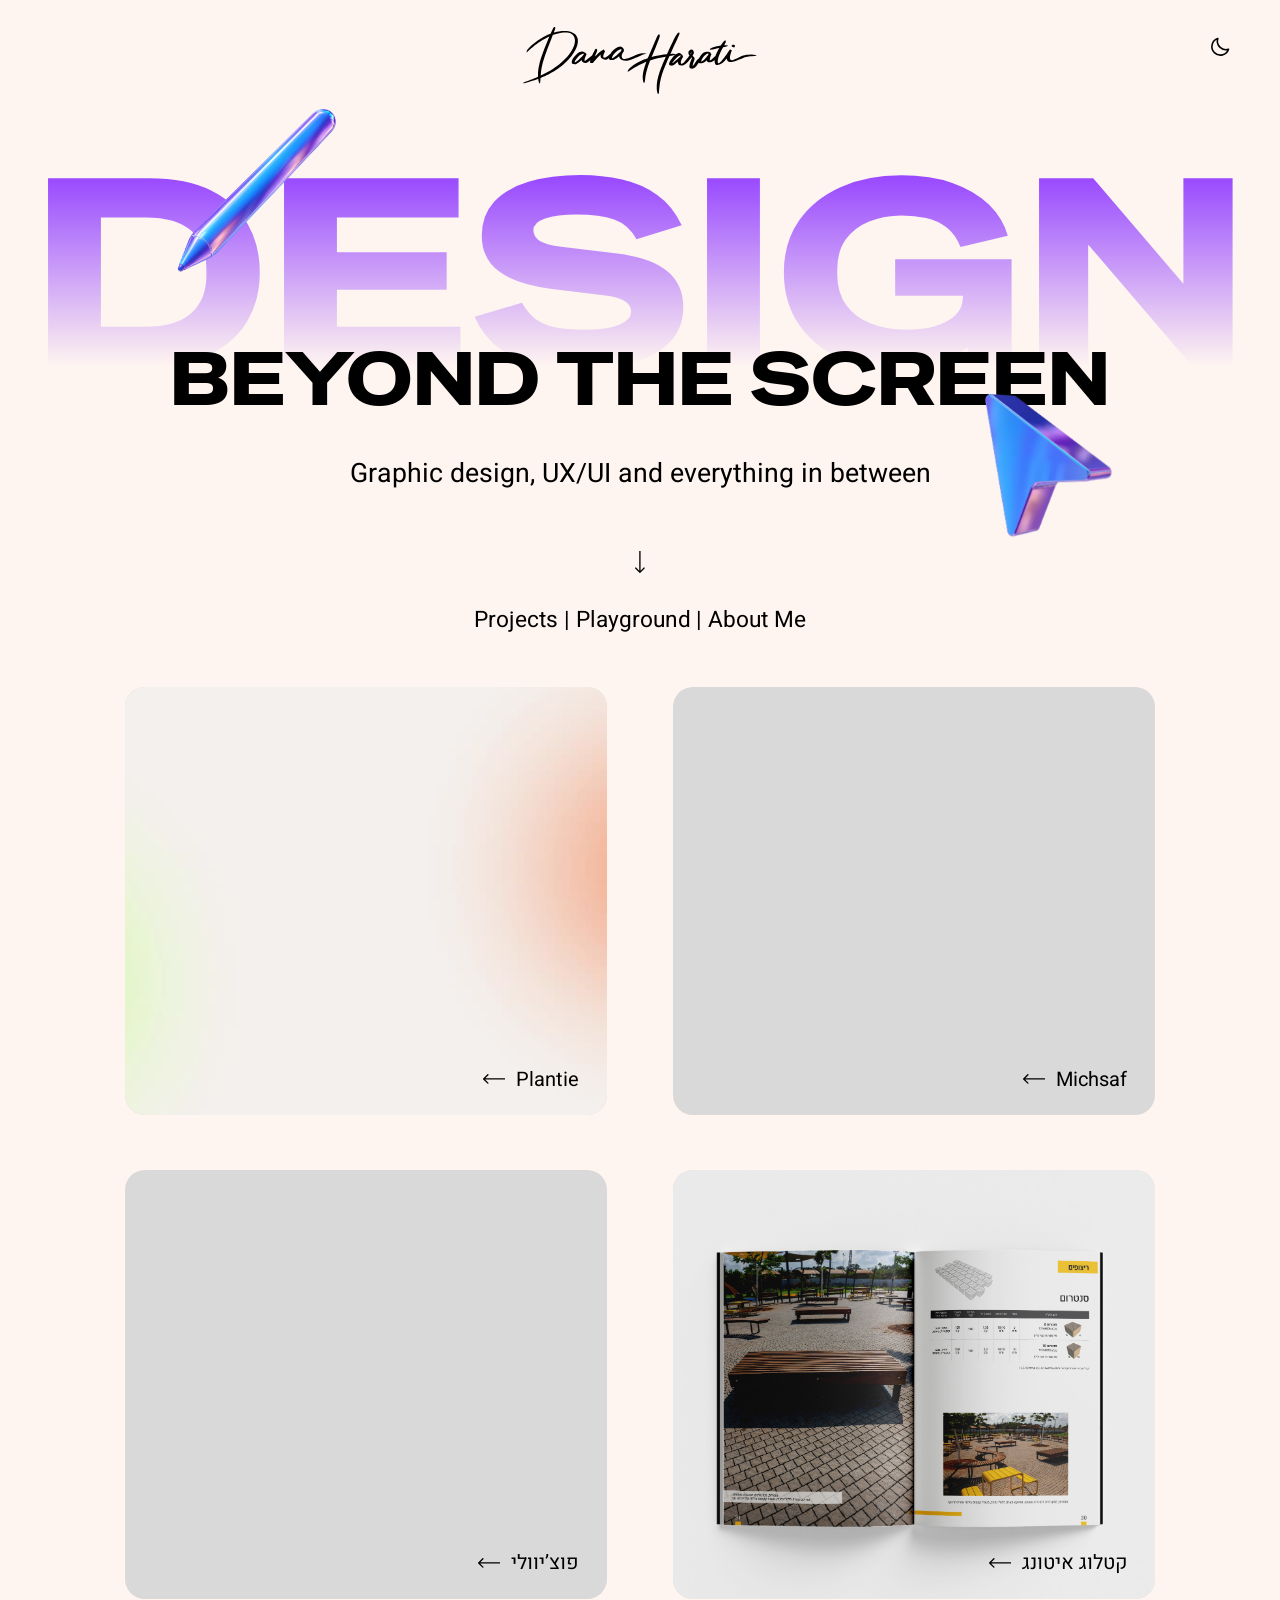
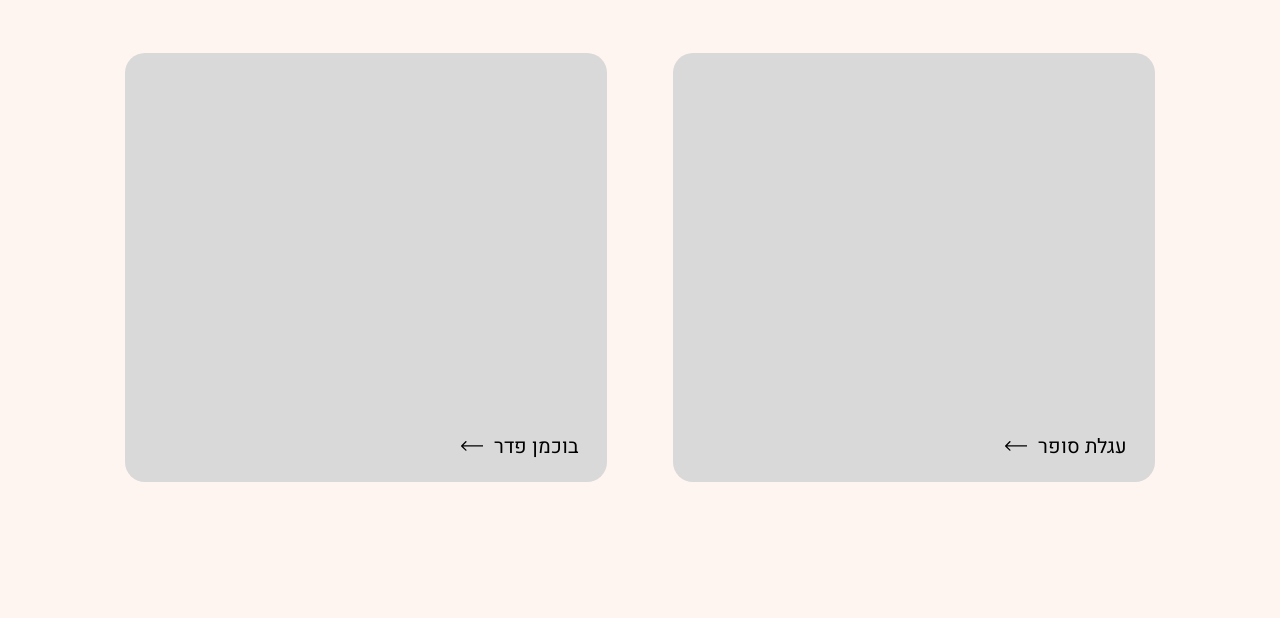
==== index.html @ 19699989 "הוספת דף פוציוולי" ====
<!DOCTYPE html>
<html lang="en">
<head>
  <meta charset="UTF-8">
  <meta name="viewport" content="width=device-width, initial-scale=1">
  <title>Dana Harati — Design beyond the screen</title>
  <meta name="description" content="Graphic design, UX/UI and everything in between">
  <meta name="color-scheme" content="light dark">

  <link rel="preconnect" href="https://fonts.googleapis.com">
  <link rel="preconnect" href="https://fonts.gstatic.com" crossorigin>
  <link href="https://fonts.googleapis.com/css2?family=Google+Sans&family=Special+Gothic+Expanded+One&family=Heebo:wght@400&display=swap" rel="stylesheet">
  <link rel="stylesheet" href="style.css">
  <script>
    /* apply the saved theme before first paint */
    document.documentElement.classList.add("js");
    try { var t = localStorage.getItem("theme"); if (t === "day" || t === "night") document.documentElement.dataset.theme = t; } catch (e) {}
  </script>
</head>
<body>
  <header class="hero">
    <button class="theme-toggle" type="button" aria-label="Switch between day and night mode">
      <svg class="i-moon" viewBox="0 0 24 24" fill="none" stroke="currentColor" stroke-width="1.6" stroke-linecap="round" stroke-linejoin="round" aria-hidden="true"><path d="M20.5 14.2A8.5 8.5 0 0 1 9.8 3.5a8.5 8.5 0 1 0 10.7 10.7z"/></svg>
      <svg class="i-sun" viewBox="0 0 24 24" fill="none" stroke="currentColor" stroke-width="1.6" stroke-linecap="round" stroke-linejoin="round" aria-hidden="true"><circle cx="12" cy="12" r="4"/><path d="M12 2.5v2.2M12 19.3v2.2M2.5 12h2.2M19.3 12h2.2M5.3 5.3l1.6 1.6M17.1 17.1l1.6 1.6M5.3 18.7l1.6-1.6M17.1 6.9l1.6-1.6"/></svg>
    </button>

    <a href="index.html" class="logo" aria-label="Dana Harati — home"><img class="themed" src="assets/logo.svg" alt="Dana Harati" width="413" height="119"></a>

    <img class="float float--pen" src="assets/pen.png" alt="" width="318" height="1588">

    <h1><span class="hero__design">DESIGN</span> <span class="hero__beyond"><span class="w">BEYOND</span> <span class="w">THE</span> <span class="w">SCREEN</span></span></h1>

    <img class="float float--cursor" src="assets/cursor.png" alt="" width="749" height="821">

    <p class="tagline">Graphic design, UX/UI and everything in between</p>

    <a href="#projects" class="scroll-down" aria-label="Scroll to projects"><img class="themed" src="assets/arrow-down.svg" alt="" width="15" height="33"></a>

    <nav class="nav" aria-label="Main">
      <a href="#projects">Projects</a><span class="sep">|</span><a href="playground.html">Playground</a><span class="sep">|</span><a href="about.html">About Me</a>
    </nav>
  </header>

  <main id="projects" class="projects">
    <a class="card" href="#michsaf">
      <span class="card__label"><img src="assets/arrow-left.svg" alt="" width="33" height="15"><span>Michsaf</span></span>
    </a>
    <a class="card" href="plantie.html">
      <video class="card__media" src="assets/plantie-cover.mp4" poster="assets/plantie-cover.jpg" autoplay muted loop playsinline preload="metadata" aria-hidden="true"></video>
      <span class="card__label"><img src="assets/arrow-left.svg" alt="" width="33" height="15"><span>Plantie</span></span>
    </a>
    <a class="card" href="ytong.html">
      <img class="card__media" src="assets/ytong-cover.jpg" alt="" loading="lazy">
      <span class="card__label"><img src="assets/arrow-left.svg" alt="" width="33" height="15"><span>קטלוג איטונג</span></span>
    </a>
    <a class="card" href="footvolley.html">
      <span class="card__label"><img src="assets/arrow-left.svg" alt="" width="33" height="15"><span>פוצ’יוולי</span></span>
    </a>
    <a class="card" href="#supermarket-cart">
      <span class="card__label"><img src="assets/arrow-left.svg" alt="" width="33" height="15"><span>עגלת סופר</span></span>
    </a>
    <a class="card" href="#buchman-feder">
      <span class="card__label"><img src="assets/arrow-left.svg" alt="" width="33" height="15"><span>בוכמן פדר</span></span>
    </a>
  </main>
  <script src="theme.js"></script>
  <script>
    /* the pen and the cursor drift gently with the mouse, at different depths */
    (function () {
      if (matchMedia("(prefers-reduced-motion: reduce)").matches) return;
      if (!matchMedia("(hover: hover) and (pointer: fine)").matches) return;
      var layers = [
        { el: document.querySelector(".float--pen"),    depth: -34 },  /* design px; negative = moves against the mouse */
        { el: document.querySelector(".float--cursor"), depth:  48 }
      ];
      var target = { x: 0, y: 0 }, pos = { x: 0, y: 0 };
      addEventListener("pointermove", function (e) {
        target.x = (e.clientX / innerWidth  - 0.5) * 2;   /* -1 … 1 */
        target.y = (e.clientY / innerHeight - 0.5) * 2;
      });
      document.addEventListener("pointerleave", function () { target.x = 0; target.y = 0; });
      (function tick() {
        pos.x += (target.x - pos.x) * 0.07;               /* easing */
        pos.y += (target.y - pos.y) * 0.07;
        var u = innerWidth / 1920;
        layers.forEach(function (l) {
          l.el.style.translate = (pos.x * l.depth * u) + "px " + (pos.y * l.depth * u) + "px";
        });
        requestAnimationFrame(tick);
      })();
    })();

    /* DESIGN is slower than the page on scroll, and its gradient fades out as you leave the hero */
    (function () {
      if (matchMedia("(prefers-reduced-motion: reduce)").matches) return;
      var el = document.querySelector(".hero__design"), ticking = false;
      function update() {
        ticking = false;
        var y = Math.max(0, scrollY), p = Math.min(1, y / (innerWidth / 1920 * 700));
        el.style.translate = "0 " + (y * 0.35) + "px";
        el.style.setProperty("--fade", p.toFixed(3));
      }
      addEventListener("scroll", function () { if (!ticking) { ticking = true; requestAnimationFrame(update); } }, { passive: true });
      update();
    })();

    /* project cards rise in as they enter the screen */
    (function () {
      var cards = document.querySelectorAll(".card");
      if (!("IntersectionObserver" in window) || matchMedia("(prefers-reduced-motion: reduce)").matches) {
        cards.forEach(function (c) { c.classList.add("is-in"); });
        return;
      }
      var io = new IntersectionObserver(function (entries) {
        entries.forEach(function (e) {
          if (e.isIntersecting) { e.target.classList.add("is-in"); io.unobserve(e.target); }
        });
      }, { threshold: 0.12, rootMargin: "0px 0px -6% 0px" });
      cards.forEach(function (c) { io.observe(c); });
    })();
  </script>
</body>
</html>
---- style.css ----
/* Portfolio 2026 — home
   מבוסס על קובץ הפיגמה: 1920px רוחב עיצוב. --u = יחידת עיצוב אחת (1px בפיגמה) ביחס לרוחב המסך. */

:root {
  --u: calc(100vw / 1920);

  /* Colors (Figma: Colors) */
  --color-bg-day: #fef4f0;
  --color-bg-night: #0d083f;
  --color-black: #000000;
  --color-white: #ffffff;

  /* Theme (Figma: Theme → Day) */
  --theme-bg: var(--color-bg-day);
  --theme-text: var(--color-black);
  --theme-icon-filter: none; /* assets are black SVGs; invert in night */

  /* Cards sit on a light placeholder / image in both modes */
  --card-bg: #d9d9d9;
  --card-text: var(--color-black);

  /* Type (Figma text styles) */
  --purple: #9747ff;
  --font-display: "Special Gothic Expanded One", "Arial Black", sans-serif;
  --font-body: "Google Sans", "Heebo", system-ui, sans-serif;
}

/* Theme (Figma: Theme → Night) — follows the system, or force with <html data-theme="night|day"> */
@media (prefers-color-scheme: dark) {
  :root:not([data-theme="day"]) {
    --theme-bg: var(--color-bg-night);
    --theme-text: var(--color-white);
    --theme-icon-filter: invert(1);
  }
}
:root[data-theme="night"] {
  --theme-bg: var(--color-bg-night);
  --theme-text: var(--color-white);
  --theme-icon-filter: invert(1);
}

* { box-sizing: border-box; margin: 0; padding: 0; }

body {
  background: var(--theme-bg);
  color: var(--theme-text);
  font-family: var(--font-body);
  overflow-x: hidden;
}

a { color: inherit; text-decoration: none; }

/* SVG icons are plain <img>; theme-tinted ones use --theme-icon-filter */
img { display: block; }
.logo img, .scroll-down img { width: 100%; height: 100%; }
.themed { filter: var(--theme-icon-filter); }

/* ---------- Hero ---------- */
.hero {
  position: relative;
  height: calc(var(--u) * 1030);
  text-align: center;
}

.logo {
  position: absolute;
  left: 50%;
  top: calc(var(--u) * 40);
  width: calc(var(--u) * 351);
  height: calc(var(--u) * 101);
  transform: translateX(-50%);
}

.hero h1 { font-weight: 400; font-family: var(--font-display); }

/* "DESIGN" — huge, purple fading into the page colour */
.hero__design {
  position: absolute;
  z-index: 0;
  left: 50%;
  top: calc(var(--u) * 210);
  width: calc(var(--u) * 1822);
  transform: translateX(-50%);
  font-size: calc(var(--u) * 396.675);
  line-height: 1;
  white-space: nowrap;
  color: transparent;
  background: linear-gradient(to top, var(--theme-bg) calc(14.61% + var(--fade, 0) * 45%), var(--purple) calc(86.9% + var(--fade, 0) * 13%));
  -webkit-background-clip: text;
  background-clip: text;
}

/* "BEYOND THE SCREEN" — sits over the bottom of DESIGN */
.hero__beyond {
  position: absolute;
  z-index: 1;
  left: 0;
  right: 0;
  top: calc(var(--u) * 515);
  font-size: calc(var(--u) * 110);
  line-height: 1;
  white-space: nowrap;
}

.hero .tagline {
  position: absolute;
  left: 0;
  right: 0;
  top: calc(var(--u) * 681);
  font-size: calc(var(--u) * 40);
  white-space: nowrap;
}

.scroll-down {
  position: absolute;
  left: 50%;
  top: calc(var(--u) * 826);
  width: calc(var(--u) * 15);
  height: calc(var(--u) * 33);
  transform: translateX(-50%);
}

.nav {
  position: absolute;
  left: 0;
  right: 0;
  top: calc(var(--u) * 905);
  font-size: calc(var(--u) * 34);
  white-space: nowrap;
}
.nav a:hover { text-decoration: underline; text-underline-offset: 0.15em; }
.nav .sep { padding: 0 0.25em; }

/* Theme toggle (top-right) */
.theme-toggle {
  position: absolute;
  top: calc(var(--u) * 40);
  right: calc(var(--u) * 60);
  z-index: 2;
  display: grid;
  place-items: center;
  width: max(40px, calc(var(--u) * 56));
  height: max(40px, calc(var(--u) * 56));
  border: 0;
  border-radius: 50%;
  background: transparent;
  color: var(--theme-text);
  cursor: pointer;
}
.theme-toggle:hover { background: color-mix(in srgb, var(--theme-text) 12%, transparent); }
.theme-toggle:focus-visible { outline: 2px solid currentColor; outline-offset: 2px; }
.theme-toggle svg { width: 60%; height: 60%; display: block; }
.theme-toggle .i-sun { display: none; }
/* Day shows the moon (switch to night); night shows the sun */
:root[data-theme="night"] .theme-toggle .i-sun { display: block; }
:root[data-theme="night"] .theme-toggle .i-moon { display: none; }
@media (prefers-color-scheme: dark) {
  :root:not([data-theme="day"]) .theme-toggle .i-sun { display: block; }
  :root:not([data-theme="day"]) .theme-toggle .i-moon { display: none; }
}

/* day/night switch: circular reveal from the toggle (theme.js) */
::view-transition-old(root), ::view-transition-new(root) { animation: none; mix-blend-mode: normal; }
::view-transition-old(root) { z-index: 0; }
::view-transition-new(root) { z-index: 1; }

/* 3D floating elements */
.float {
  position: absolute;
  z-index: 2; /* above the headline */
  max-width: none;
  pointer-events: none;
  user-select: none;
  will-change: transform;
}

/* gentle hovering in the air */
@keyframes float-pen {
  0%, 100% { transform: translateY(0) rotate(45deg); }
  50%      { transform: translateY(calc(var(--u) * -22)) rotate(49deg); }
}
@keyframes float-cursor {
  0%, 100% { transform: translateY(0) rotate(0deg); }
  50%      { transform: translateY(calc(var(--u) * -26)) rotate(-5deg); }
}
.float--pen    { animation: float-pen 5.5s ease-in-out infinite; }
.float--cursor { animation: float-cursor 6.5s ease-in-out -2s infinite; }
/* small arrow hints that you can scroll down */
@keyframes nudge-down {
  0%, 100% { transform: translate(-50%, 0); opacity: .55; }
  50%      { transform: translate(-50%, calc(var(--u) * 14)); opacity: 1; }
}
.scroll-down { animation: nudge-down 1.8s ease-in-out infinite; }
html { scroll-behavior: smooth; }
/* clicking the arrow stops with the arrow ~10px from the top of the screen */
#projects { scroll-margin-top: calc(var(--u) * (1030 - 826) + 10px); }
@media (prefers-reduced-motion: reduce) {
  .float--pen, .float--cursor, .scroll-down, .scroll-down img, .hero__design, .hero__beyond .w, .logo, .tagline, .nav, .theme-toggle { animation: none; }
  html.js .card { opacity: 1; transform: none; }
  html { scroll-behavior: auto; }
}
.float--pen {
  /* design: 70×350 pen, centred at (380.4, 289.4), rotated 45° */
  left: calc(var(--u) * (380.4 - 35.01));
  top: calc(var(--u) * (289.4 - 174.84));
  width: calc(var(--u) * 70);
  height: calc(var(--u) * 349.8);
  transform: rotate(45deg);
}
.float--cursor {
  left: calc(var(--u) * 1467);
  top: calc(var(--u) * 587);
  width: calc(var(--u) * 205);
  height: calc(var(--u) * 225);
}

/* ---------- Entrance + scroll motion ---------- */
.hero__beyond .w { display: inline-block; }
@keyframes reveal-up { from { clip-path: inset(100% 0 0 0); opacity: 0; } to { clip-path: inset(0); opacity: 1; } }
@keyframes word-in { from { opacity: 0; transform: translateY(calc(var(--u) * 50)); } to { opacity: 1; transform: none; } }
@keyframes fade-in { from { opacity: 0; } to { opacity: 1; } }
@keyframes land-pen { from { opacity: 0; scale: .3; rotate: -40deg; } to { opacity: 1; scale: 1; rotate: 0deg; } }
@keyframes land-cursor { from { opacity: 0; scale: .3; rotate: 30deg; } to { opacity: 1; scale: 1; rotate: 0deg; } }
@keyframes pop { from { scale: .4; } to { scale: 1; } }
.hero__design { animation: reveal-up 1.1s cubic-bezier(.2,.7,.2,1) .1s backwards; }
.hero__beyond .w { animation: word-in .8s cubic-bezier(.2,.7,.2,1) backwards; }
.hero__beyond .w:nth-child(1) { animation-delay: .7s; }
.hero__beyond .w:nth-child(2) { animation-delay: .85s; }
.hero__beyond .w:nth-child(3) { animation-delay: 1s; }
.logo { animation: fade-in .8s ease .1s backwards; }
.tagline, .nav, .theme-toggle { animation: fade-in .8s ease 1.3s backwards; }
.float--pen { animation: land-pen 1s cubic-bezier(.34,1.56,.64,1) 1.1s backwards, float-pen 5.5s ease-in-out infinite; }
.float--cursor { animation: land-cursor 1s cubic-bezier(.34,1.56,.64,1) 1.3s backwards, float-cursor 6.5s ease-in-out -2s infinite; }
.scroll-down img { animation: pop .6s cubic-bezier(.34,1.56,.64,1) 1.6s backwards; }

html.js .card { opacity: 0; transform: translateY(calc(var(--u) * 60)); }
html.js .card.is-in { opacity: 1; transform: none; transition: opacity .8s ease, transform .9s cubic-bezier(.2,.7,.2,1); }
html.js .card.is-in:nth-child(even) { transition-delay: .12s; }

/* ---------- Projects grid ---------- */
.projects {
  display: grid;
  grid-template-columns: repeat(2, calc(var(--u) * 723));
  column-gap: calc(var(--u) * 99);
  row-gap: calc(var(--u) * 82);
  justify-content: center;
  padding: 0 0 calc(var(--u) * 204);
  direction: rtl; /* first project lands on the right, like the design */
}

.card {
  position: relative;
  display: block;
  height: calc(var(--u) * 643);
  border-radius: calc(var(--u) * 30);
  background: var(--card-bg);
  color: var(--card-text);
  overflow: hidden;
}
.card__media {  /* project cover: image or looping muted video */
  position: absolute;
  inset: 0;
  width: 100%;
  height: 100%;
  object-fit: cover;
  display: block;
}

.card__label {
  position: absolute;
  z-index: 1;
  right: calc(var(--u) * 42);
  bottom: calc(var(--u) * 32);
  display: flex;
  align-items: center;
  gap: calc(var(--u) * 17);
  direction: ltr;
  font-size: calc(var(--u) * 30);
  line-height: normal;
}
.card__label img {
  width: calc(var(--u) * 33);
  height: calc(var(--u) * 15);
}
.card:hover .card__label { text-decoration: underline; text-underline-offset: 0.15em; }

/* ---------- Small screens (not in the Figma file yet — simple fallback) ---------- */
@media (max-width: 800px) {
  :root { --u: calc(100vw / 600); }
  .hero { height: calc(var(--u) * 520); }
  .logo { top: calc(var(--u) * 24); width: calc(var(--u) * 200); height: calc(var(--u) * 58); }
  .hero__design { top: calc(var(--u) * 90); width: calc(var(--u) * 600); font-size: calc(var(--u) * 128); }
  .hero__beyond { top: calc(var(--u) * 205); font-size: calc(var(--u) * 36); }
  .hero .tagline { top: calc(var(--u) * 285); font-size: calc(var(--u) * 20); }
  .scroll-down { top: calc(var(--u) * 360); }
  .nav { top: calc(var(--u) * 420); font-size: calc(var(--u) * 24); }
  .float--pen { left: calc(var(--u) * 20); top: calc(var(--u) * 40); width: calc(var(--u) * 30); height: calc(var(--u) * 150); }
  .float--cursor { left: calc(var(--u) * 500); top: calc(var(--u) * 200); width: calc(var(--u) * 72); height: calc(var(--u) * 80); }
  #projects { scroll-margin-top: calc(var(--u) * (520 - 360) + 10px); }
  .projects { grid-template-columns: calc(var(--u) * 540); row-gap: calc(var(--u) * 24); padding-bottom: calc(var(--u) * 80); }
  .card { height: calc(var(--u) * 480); border-radius: calc(var(--u) * 20); }
  .card__label { right: calc(var(--u) * 24); bottom: calc(var(--u) * 20); font-size: calc(var(--u) * 24); gap: calc(var(--u) * 12); }
  .card__label img { width: calc(var(--u) * 28); height: calc(var(--u) * 13); }
}

@media (prefers-reduced-motion: reduce) {
  .float--pen, .float--cursor, .scroll-down, .scroll-down img, .hero__design, .hero__beyond .w, .logo, .tagline, .nav, .theme-toggle { animation: none; }
  html.js .card, html.js .card.is-in { opacity: 1; transform: none; transition: none; }
}
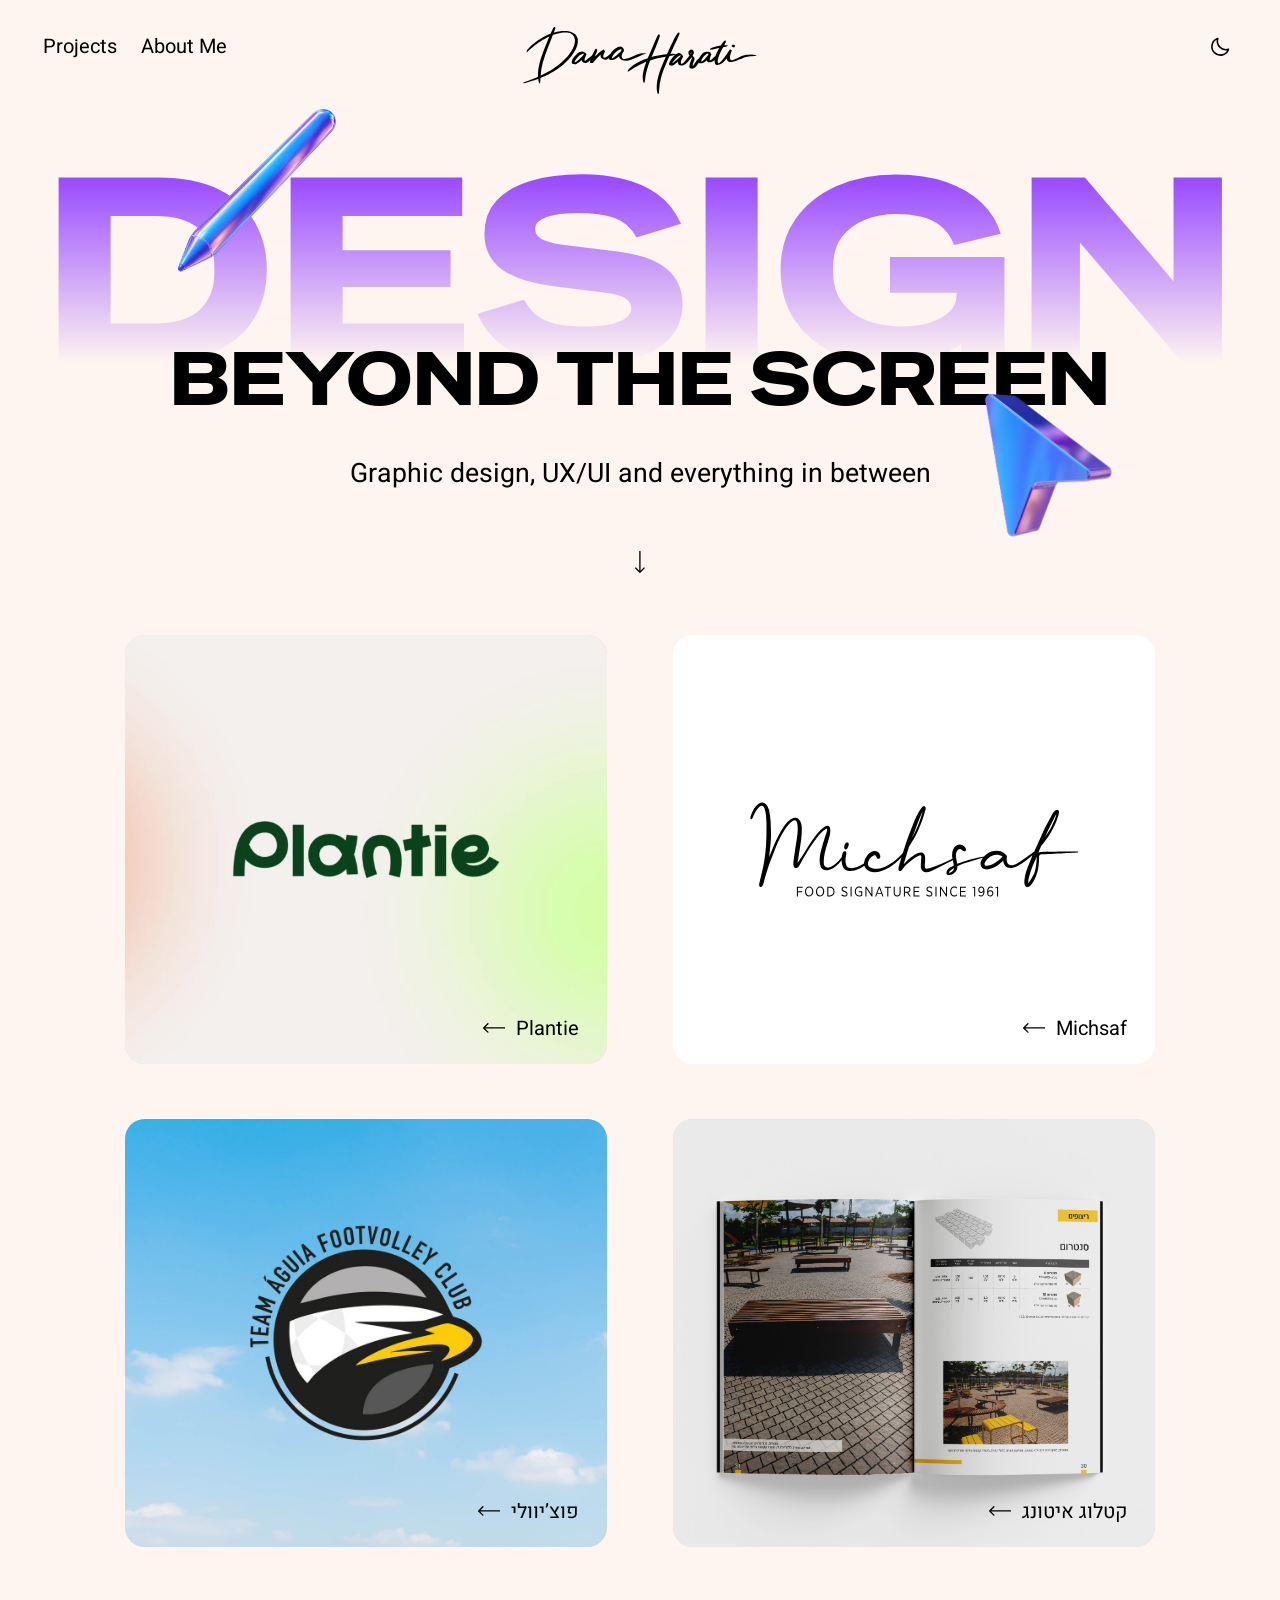
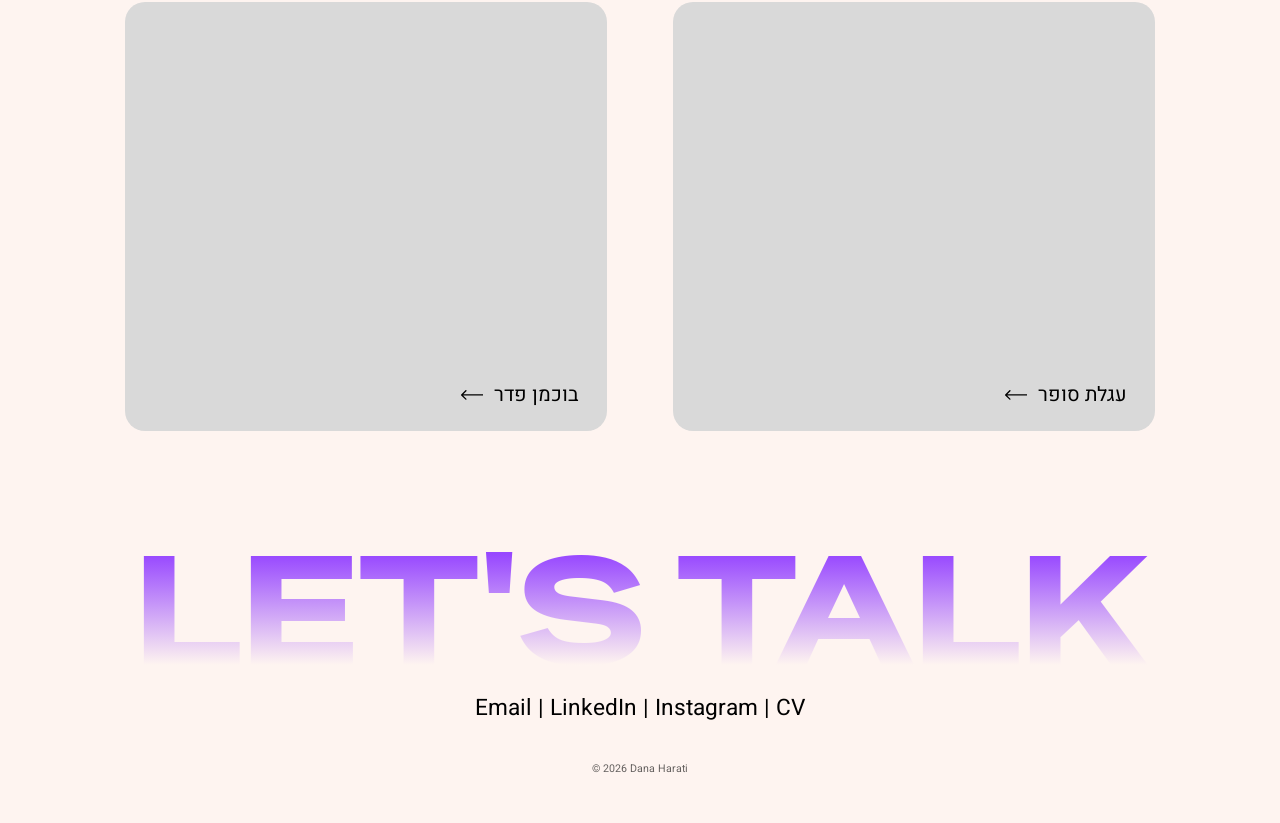
==== commit 083d6414: "עדכון אתר" ====
--- a/index.html
+++ b/index.html
@@ -37,16 +37,18 @@
     <a href="#projects" class="scroll-down" aria-label="Scroll to projects"><img class="themed" src="assets/arrow-down.svg" alt="" width="15" height="33"></a>
 
     <nav class="nav" aria-label="Main">
-      <a href="#projects">Projects</a><span class="sep">|</span><a href="playground.html">Playground</a><span class="sep">|</span><a href="about.html">About Me</a>
+      <a href="#projects">Projects</a><a href="about.html">About Me</a>
     </nav>
   </header>
 
   <main id="projects" class="projects">
-    <a class="card" href="#michsaf">
+    <a class="card card--white" href="#michsaf">
+      <img class="card__logo" src="assets/michsaf-logo.svg" alt="Michsaf" width="723" height="643">
       <span class="card__label"><img src="assets/arrow-left.svg" alt="" width="33" height="15"><span>Michsaf</span></span>
     </a>
-    <a class="card" href="plantie.html">
-      <video class="card__media" src="assets/plantie-cover.mp4" poster="assets/plantie-cover.jpg" autoplay muted loop playsinline preload="metadata" aria-hidden="true"></video>
+    <a class="card card--hover-video" href="plantie.html">
+      <video class="card__media" src="assets/plantie-cover.mp4" muted playsinline preload="metadata" aria-hidden="true"></video>
+      <img class="card__media card__poster" src="assets/plantie-cover.jpg" alt="">
       <span class="card__label"><img src="assets/arrow-left.svg" alt="" width="33" height="15"><span>Plantie</span></span>
     </a>
     <a class="card" href="ytong.html">
@@ -54,6 +56,7 @@
       <span class="card__label"><img src="assets/arrow-left.svg" alt="" width="33" height="15"><span>קטלוג איטונג</span></span>
     </a>
     <a class="card" href="footvolley.html">
+      <img class="card__media" src="assets/footvolley/logo.jpg" alt="" loading="lazy">
       <span class="card__label"><img src="assets/arrow-left.svg" alt="" width="33" height="15"><span>פוצ’יוולי</span></span>
     </a>
     <a class="card" href="#supermarket-cart">
@@ -63,6 +66,12 @@
       <span class="card__label"><img src="assets/arrow-left.svg" alt="" width="33" height="15"><span>בוכמן פדר</span></span>
     </a>
   </main>
+
+  <footer class="footer">
+    <p class="footer__big">LET'S TALK</p>
+    <p class="footer__links"><a href="mailto:dana.harati@gmail.com">Email</a> | <a href="https://www.linkedin.com/in/dana-harati-5a9976259" target="_blank" rel="noopener">LinkedIn</a> | <a href="https://www.instagram.com/dana_harati" target="_blank" rel="noopener">Instagram</a> | <span>CV</span></p>
+    <p class="footer__copy">© 2026 Dana Harati</p>
+  </footer>
   <script src="theme.js"></script>
   <script>
     /* the pen and the cursor drift gently with the mouse, at different depths */
@@ -118,6 +127,29 @@
       }, { threshold: 0.12, rootMargin: "0px 0px -6% 0px" });
       cards.forEach(function (c) { io.observe(c); });
     })();
+
+    /* cards with a hover video: the logo still shows until you hover, then the animation plays from the start */
+    (function () {
+      if (matchMedia("(prefers-reduced-motion: reduce)").matches) return;
+      var canHover = matchMedia("(hover: hover) and (pointer: fine)").matches;
+      document.querySelectorAll(".card--hover-video").forEach(function (card) {
+        var v = card.querySelector("video");
+        function start() { v.currentTime = 0; var p = v.play(); if (p && p.catch) p.catch(function () {}); card.classList.add("is-playing"); }
+        function stop() { card.classList.remove("is-playing"); v.pause(); }
+        v.addEventListener("ended", function () { card.classList.remove("is-playing"); });
+        if (canHover) {
+          card.addEventListener("pointerenter", start);
+          card.addEventListener("pointerleave", stop);
+          card.addEventListener("focus", start);
+          card.addEventListener("blur", stop);
+        } else if ("IntersectionObserver" in window) {
+          /* phones have no hover: play once when the card is mostly on screen */
+          new IntersectionObserver(function (es) {
+            es.forEach(function (e) { if (e.isIntersecting) start(); else stop(); });
+          }, { threshold: 0.7 }).observe(card);
+        }
+      });
+    })();
   </script>
 </body>
 </html>
--- a/style.css
+++ b/style.css
@@ -58,7 +58,7 @@
 /* ---------- Hero ---------- */
 .hero {
   position: relative;
-  height: calc(var(--u) * 1030);
+  height: calc(var(--u) * 953);
   text-align: center;
 }
 
@@ -79,9 +79,9 @@
   z-index: 0;
   left: 50%;
   top: calc(var(--u) * 210);
-  width: calc(var(--u) * 1822);
+  width: calc(var(--u) * 1791);
   transform: translateX(-50%);
-  font-size: calc(var(--u) * 396.675);
+  font-size: calc(var(--u) * 390);
   line-height: 1;
   white-space: nowrap;
   color: transparent;
@@ -122,14 +122,17 @@
 
 .nav {
   position: absolute;
-  left: 0;
-  right: 0;
-  top: calc(var(--u) * 905);
-  font-size: calc(var(--u) * 34);
-  white-space: nowrap;
+  z-index: 2;
+  left: calc(var(--u) * 65);
+  top: calc(var(--u) * 48);
+  display: flex;
+  gap: calc(var(--u) * 36);
+  font-size: calc(var(--u) * 30);
+  line-height: normal;
+  white-space: nowrap;
+  text-align: left;
 }
 .nav a:hover { text-decoration: underline; text-underline-offset: 0.15em; }
-.nav .sep { padding: 0 0.25em; }
 
 /* Theme toggle (top-right) */
 .theme-toggle {
@@ -193,7 +196,7 @@
 .scroll-down { animation: nudge-down 1.8s ease-in-out infinite; }
 html { scroll-behavior: smooth; }
 /* clicking the arrow stops with the arrow ~10px from the top of the screen */
-#projects { scroll-margin-top: calc(var(--u) * (1030 - 826) + 10px); }
+#projects { scroll-margin-top: calc(var(--u) * (953 - 826) + 10px); }
 @media (prefers-reduced-motion: reduce) {
   .float--pen, .float--cursor, .scroll-down, .scroll-down img, .hero__design, .hero__beyond .w, .logo, .tagline, .nav, .theme-toggle { animation: none; }
   html.js .card { opacity: 1; transform: none; }
@@ -244,7 +247,7 @@
   column-gap: calc(var(--u) * 99);
   row-gap: calc(var(--u) * 82);
   justify-content: center;
-  padding: 0 0 calc(var(--u) * 204);
+  padding: 0 0 calc(var(--u) * 95);
   direction: rtl; /* first project lands on the right, like the design */
 }
 
@@ -265,6 +268,10 @@
   object-fit: cover;
   display: block;
 }
+
+/* hover video: a still (the logo) covers the video until it plays */
+.card__poster { transition: opacity .35s ease; }
+.card.is-playing .card__poster { opacity: 0; }
 
 .card__label {
   position: absolute;
@@ -284,26 +291,83 @@
 }
 .card:hover .card__label { text-decoration: underline; text-underline-offset: 0.15em; }
 
-/* ---------- Small screens (not in the Figma file yet — simple fallback) ---------- */
+/* Michsaf card: white, with the logo centred */
+.card--white { background: var(--color-white); }
+.card__logo {  /* the SVG is the whole white card: logo already centred */
+  position: absolute;
+  inset: 0;
+  width: 100%;
+  height: 100%;
+}
+
+/* ---------- Footer (Figma: footer / day + night) ---------- */
+.footer {
+  position: relative;
+  direction: ltr;
+  height: calc(var(--u) * 494);
+  text-align: center;
+  white-space: nowrap;
+}
+.footer__big {
+  position: absolute;
+  left: 0;
+  right: 0;
+  top: calc(var(--u) * 60);
+  font-family: var(--font-display);
+  font-weight: 400;
+  font-size: calc(var(--u) * 230);
+  line-height: 1;
+  color: transparent;
+  background: linear-gradient(to top, var(--theme-bg) 14.61%, var(--purple) 86.9%);
+  -webkit-background-clip: text;
+  background-clip: text;
+}
+.footer__links {
+  position: absolute;
+  left: 0;
+  right: 0;
+  top: calc(var(--u) * 300);
+  font-size: calc(var(--u) * 34);
+  line-height: calc(var(--u) * 44);
+}
+.footer__copy {
+  position: absolute;
+  left: 0;
+  right: 0;
+  top: calc(var(--u) * 400);
+  font-size: calc(var(--u) * 16);
+  line-height: calc(var(--u) * 24);
+  opacity: .6;
+}
+
+/* ---------- Mobile (Figma: mobile_home, 390px wide) ---------- */
 @media (max-width: 800px) {
-  :root { --u: calc(100vw / 600); }
-  .hero { height: calc(var(--u) * 520); }
-  .logo { top: calc(var(--u) * 24); width: calc(var(--u) * 200); height: calc(var(--u) * 58); }
-  .hero__design { top: calc(var(--u) * 90); width: calc(var(--u) * 600); font-size: calc(var(--u) * 128); }
-  .hero__beyond { top: calc(var(--u) * 205); font-size: calc(var(--u) * 36); }
-  .hero .tagline { top: calc(var(--u) * 285); font-size: calc(var(--u) * 20); }
-  .scroll-down { top: calc(var(--u) * 360); }
-  .nav { top: calc(var(--u) * 420); font-size: calc(var(--u) * 24); }
-  .float--pen { left: calc(var(--u) * 20); top: calc(var(--u) * 40); width: calc(var(--u) * 30); height: calc(var(--u) * 150); }
-  .float--cursor { left: calc(var(--u) * 500); top: calc(var(--u) * 200); width: calc(var(--u) * 72); height: calc(var(--u) * 80); }
-  #projects { scroll-margin-top: calc(var(--u) * (520 - 360) + 10px); }
-  .projects { grid-template-columns: calc(var(--u) * 540); row-gap: calc(var(--u) * 24); padding-bottom: calc(var(--u) * 80); }
-  .card { height: calc(var(--u) * 480); border-radius: calc(var(--u) * 20); }
-  .card__label { right: calc(var(--u) * 24); bottom: calc(var(--u) * 20); font-size: calc(var(--u) * 24); gap: calc(var(--u) * 12); }
-  .card__label img { width: calc(var(--u) * 28); height: calc(var(--u) * 13); }
+  :root { --u: calc(100vw / 390); }
+  .hero { height: calc(var(--u) * 495); }
+  .logo { top: calc(var(--u) * 16); width: calc(var(--u) * 150); height: calc(var(--u) * 43.2); }
+  .theme-toggle { top: calc(var(--u) * 18); right: calc(var(--u) * 15.9); width: calc(var(--u) * 39); height: calc(var(--u) * 39); }
+  .nav { display: none; }
+  .hero__design { top: calc(var(--u) * 161); width: calc(var(--u) * 368); font-size: calc(var(--u) * 80); }
+  .hero__beyond { top: calc(var(--u) * 220); font-size: calc(var(--u) * 38); white-space: normal; }
+  .hero__beyond .w:first-child { display: block; }
+  .hero .tagline { top: calc(var(--u) * 306); left: 50%; right: auto; width: calc(var(--u) * 214); transform: translateX(-50%); white-space: normal; font-size: calc(var(--u) * 15); line-height: calc(var(--u) * 20); }
+  .scroll-down { top: calc(var(--u) * 423); }
+  #projects { scroll-margin-top: calc(var(--u) * (495 - 423) + 10px); }
+  .float--pen { left: calc(var(--u) * 61.44); top: calc(var(--u) * 118.43); width: calc(var(--u) * 20.04); height: calc(var(--u) * 100.07); }
+  .float--cursor { left: calc(var(--u) * 302); top: calc(var(--u) * 283); width: calc(var(--u) * 66); height: calc(var(--u) * 72); }
+  .projects { grid-template-columns: calc(var(--u) * 342); row-gap: calc(var(--u) * 20); padding-bottom: calc(var(--u) * 41); }
+  .card { height: calc(var(--u) * 304); border-radius: calc(var(--u) * 16); }
+  .card__label { right: calc(var(--u) * 20); bottom: calc(var(--u) * 16); gap: calc(var(--u) * 9); font-size: calc(var(--u) * 18); line-height: calc(var(--u) * 24); }
+  .card__label img { width: calc(var(--u) * 32); height: calc(var(--u) * 14.5); }
+  .footer { height: calc(var(--u) * 204); }
+  .footer__big { top: calc(var(--u) * 31); font-size: calc(var(--u) * 51); }
+  .footer__links { top: calc(var(--u) * 90); font-size: calc(var(--u) * 16); line-height: calc(var(--u) * 24); }
+  .footer__copy { top: calc(var(--u) * 146); font-size: calc(var(--u) * 12); line-height: calc(var(--u) * 18); }
 }
 
 @media (prefers-reduced-motion: reduce) {
   .float--pen, .float--cursor, .scroll-down, .scroll-down img, .hero__design, .hero__beyond .w, .logo, .tagline, .nav, .theme-toggle { animation: none; }
   html.js .card, html.js .card.is-in { opacity: 1; transform: none; transition: none; }
 }
+
+.footer__links a:hover { text-decoration: underline; text-underline-offset: 0.15em; }
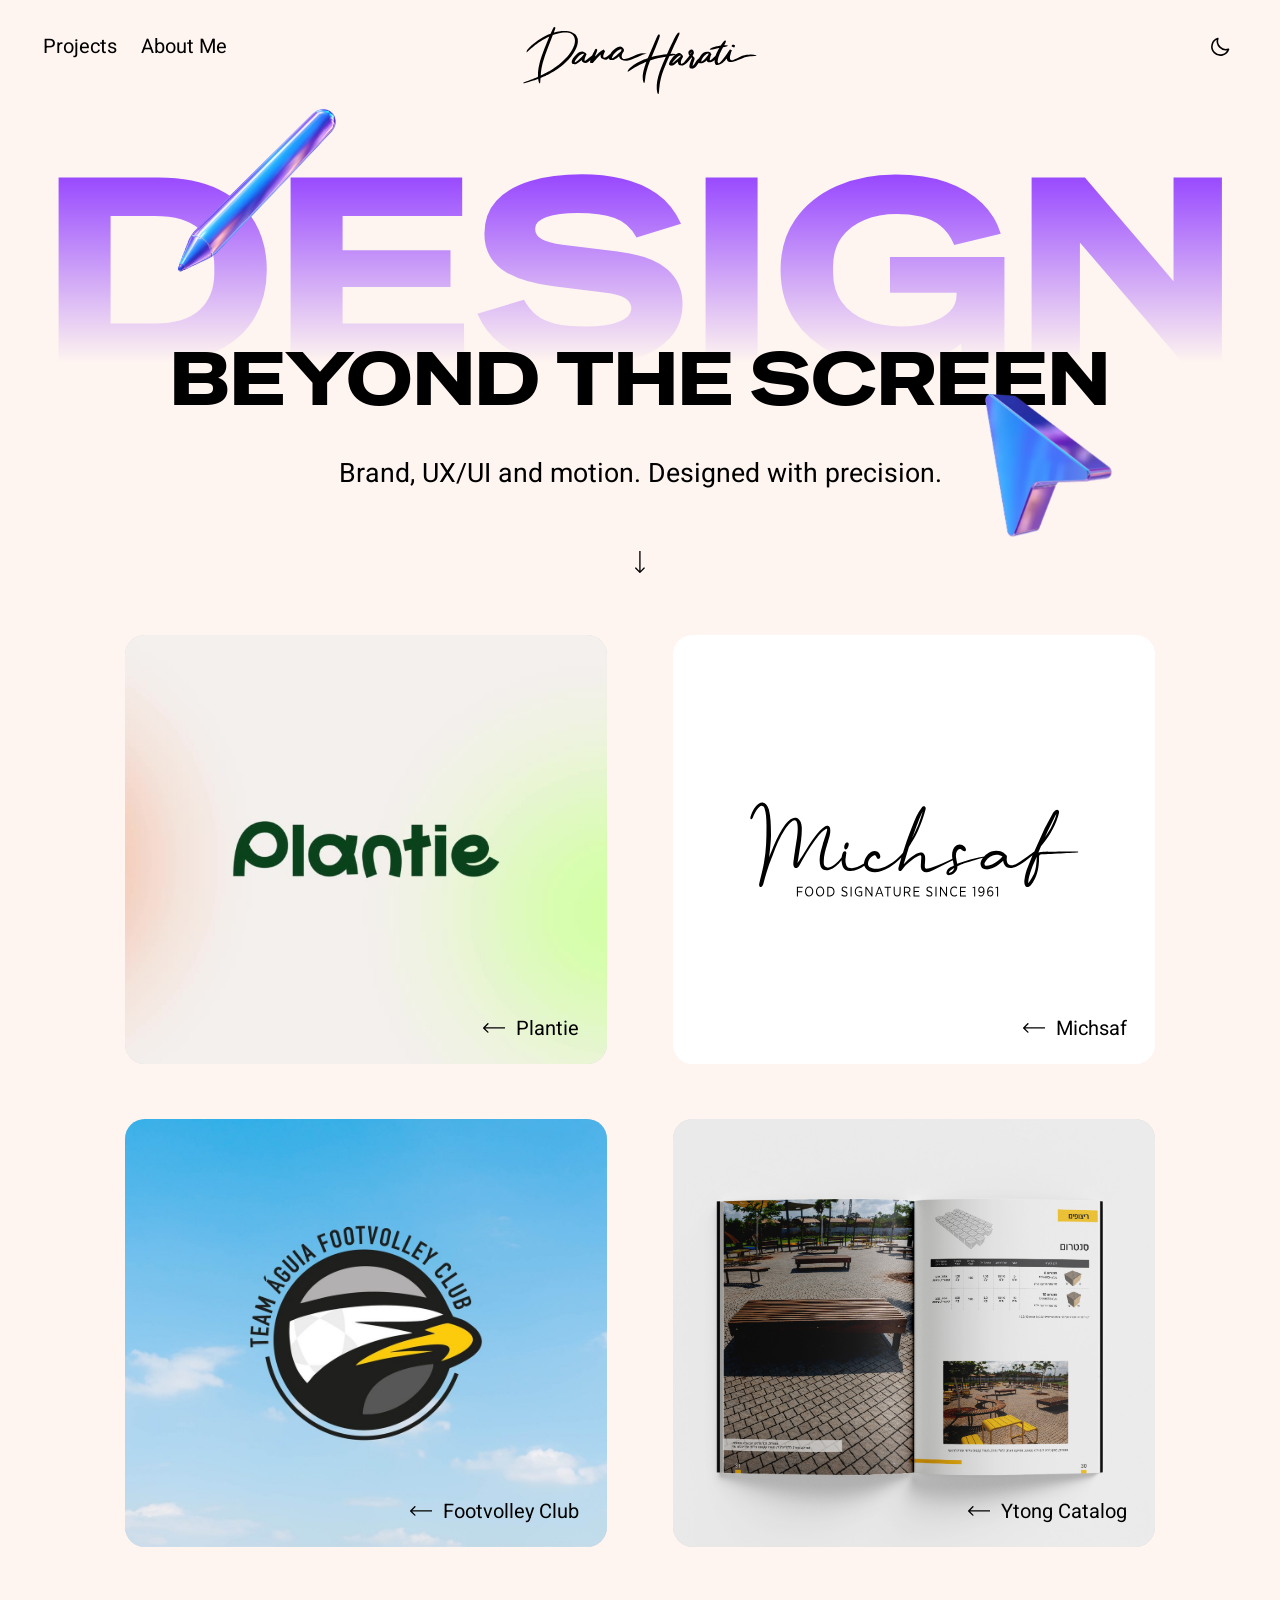
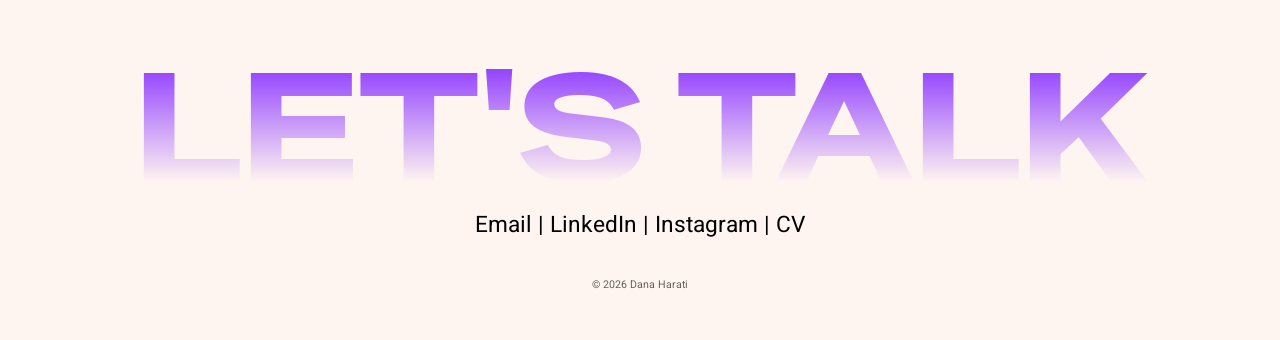
==== commit b97af3e5: "About page, mobile back button, Ytong title, CV link and homepage updates Co-Authored-By: Claude Son" ====
--- a/index.html
+++ b/index.html
@@ -4,7 +4,7 @@
   <meta charset="UTF-8">
   <meta name="viewport" content="width=device-width, initial-scale=1">
   <title>Dana Harati — Design beyond the screen</title>
-  <meta name="description" content="Graphic design, UX/UI and everything in between">
+  <meta name="description" content="Brand, UX/UI and motion. Designed with precision.">
   <meta name="color-scheme" content="light dark">
 
   <link rel="preconnect" href="https://fonts.googleapis.com">
@@ -32,7 +32,7 @@
 
     <img class="float float--cursor" src="assets/cursor.png" alt="" width="749" height="821">
 
-    <p class="tagline">Graphic design, UX/UI and everything in between</p>
+    <p class="tagline">Brand, UX/UI and motion. Designed with precision.</p>
 
     <a href="#projects" class="scroll-down" aria-label="Scroll to projects"><img class="themed" src="assets/arrow-down.svg" alt="" width="15" height="33"></a>
 
@@ -53,23 +53,25 @@
     </a>
     <a class="card" href="ytong.html">
       <img class="card__media" src="assets/ytong-cover.jpg" alt="" loading="lazy">
-      <span class="card__label"><img src="assets/arrow-left.svg" alt="" width="33" height="15"><span>קטלוג איטונג</span></span>
+      <span class="card__label"><img src="assets/arrow-left.svg" alt="" width="33" height="15"><span>Ytong Catalog</span></span>
     </a>
     <a class="card" href="footvolley.html">
       <img class="card__media" src="assets/footvolley/logo.jpg" alt="" loading="lazy">
-      <span class="card__label"><img src="assets/arrow-left.svg" alt="" width="33" height="15"><span>פוצ’יוולי</span></span>
+      <span class="card__label"><img src="assets/arrow-left.svg" alt="" width="33" height="15"><span>Footvolley Club</span></span>
     </a>
+    <!-- Hidden until they have a cover and a page (restore by moving back out of the comment):
     <a class="card" href="#supermarket-cart">
       <span class="card__label"><img src="assets/arrow-left.svg" alt="" width="33" height="15"><span>עגלת סופר</span></span>
     </a>
     <a class="card" href="#buchman-feder">
       <span class="card__label"><img src="assets/arrow-left.svg" alt="" width="33" height="15"><span>בוכמן פדר</span></span>
     </a>
+    -->
   </main>
 
   <footer class="footer">
     <p class="footer__big">LET'S TALK</p>
-    <p class="footer__links"><a href="mailto:dana.harati@gmail.com">Email</a> | <a href="https://www.linkedin.com/in/dana-harati-5a9976259" target="_blank" rel="noopener">LinkedIn</a> | <a href="https://www.instagram.com/dana_harati" target="_blank" rel="noopener">Instagram</a> | <span>CV</span></p>
+    <p class="footer__links"><a href="mailto:dana.harati@gmail.com">Email</a> | <a href="https://www.linkedin.com/in/dana-harati-5a9976259" target="_blank" rel="noopener">LinkedIn</a> | <a href="https://www.instagram.com/dana_harati" target="_blank" rel="noopener">Instagram</a> | <a href="assets/Dana-Harati-CV.pdf" target="_blank" rel="noopener">CV</a></p>
     <p class="footer__copy">© 2026 Dana Harati</p>
   </footer>
   <script src="theme.js"></script>
--- a/style.css
+++ b/style.css
@@ -340,6 +340,9 @@
   opacity: .6;
 }
 
+/* כפתור חזרה לדף הבית — במובייל בלבד, בכל הדפים חוץ מדף הבית */
+.back { display: none; }
+
 /* ---------- Mobile (Figma: mobile_home, 390px wide) ---------- */
 @media (max-width: 800px) {
   :root { --u: calc(100vw / 390); }
@@ -347,6 +350,8 @@
   .logo { top: calc(var(--u) * 16); width: calc(var(--u) * 150); height: calc(var(--u) * 43.2); }
   .theme-toggle { top: calc(var(--u) * 18); right: calc(var(--u) * 15.9); width: calc(var(--u) * 39); height: calc(var(--u) * 39); }
   .nav { display: none; }
+  .back { position: absolute; z-index: 3; top: calc(var(--u) * 18); right: calc(var(--u) * 15.9); display: flex; align-items: center; justify-content: center; width: calc(var(--u) * 39); height: calc(var(--u) * 39); color: var(--theme-text); }
+  .back svg { width: calc(var(--u) * 24); height: calc(var(--u) * 24); display: block; }
   .hero__design { top: calc(var(--u) * 161); width: calc(var(--u) * 368); font-size: calc(var(--u) * 80); }
   .hero__beyond { top: calc(var(--u) * 220); font-size: calc(var(--u) * 38); white-space: normal; }
   .hero__beyond .w:first-child { display: block; }
